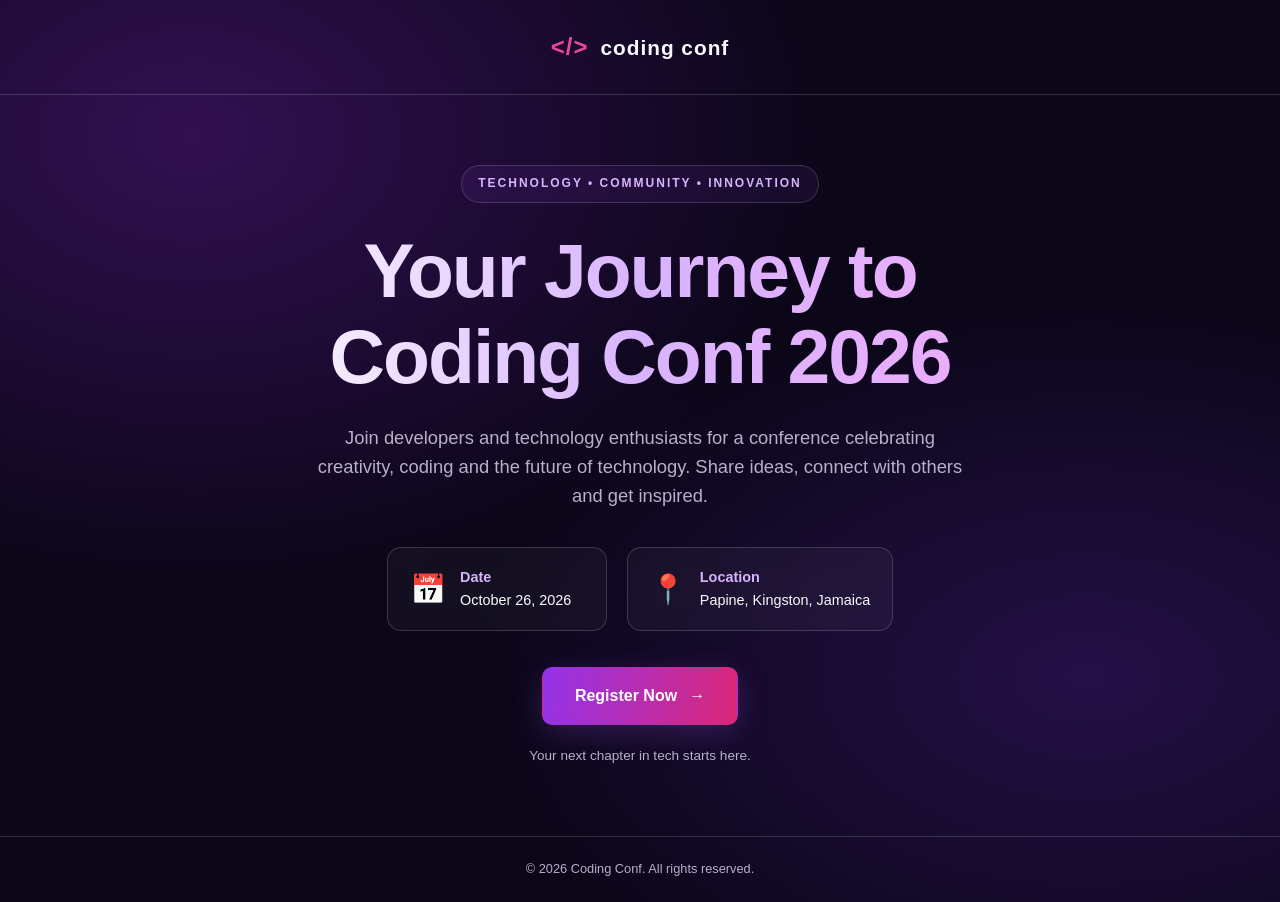
==== HTML/index.html @ e19383b5 "Add files via upload" ====
<!DOCTYPE html>
<html lang="en">

<head>
    <meta charset="UTF-8">
    <meta name="viewport" content="width=device-width, initial-scale=1.0">
    <title>Coding Conf 2026</title>

    <!-- Link to external CSS file -->
    <link rel="stylesheet" href="../css/style.css">
</head>

<body>

    <!-- Header and conference logo -->
    <header class="site-header">
        <a href="index.html" class="logo">
            <span class="logo-icon">&lt;/&gt;</span>
            <span>coding conf</span>
        </a>
    </header>

    <!-- Main conference information -->
    <main>
        <section class="hero">

            <p class="event-label">TECHNOLOGY • COMMUNITY • INNOVATION</p>

            <h1>
                Your Journey to<br>
                Coding Conf 2026
            </h1>

            <p class="hero-description">
                Join developers and technology enthusiasts for a conference
                celebrating creativity, coding and the future of technology.
                Share ideas, connect with others and get inspired.
            </p>

            <!-- Conference details -->
            <div class="event-details">

                <div class="detail-item">
                    <span class="detail-icon">&#128197;</span>
                    <div>
                        <h2>Date</h2>
                        <p>October 26, 2026</p>
                    </div>
                </div>

                <div class="detail-item">
                    <span class="detail-icon">&#128205;</span>
                    <div>
                        <h2>Location</h2>
                        <p>Papine, Kingston, Jamaica</p>
                    </div>
                </div>

            </div>

            <!-- Registration link -->
            <a href="login.html" class="register-button">
                Register Now <span aria-hidden="true">&rarr;</span>
            </a>

            <p class="hero-note">Your next chapter in tech starts here.</p>

        </section>
    </main>

    <!-- Footer -->
    <footer class="site-footer">
        <p>&copy; 2026 Coding Conf. All rights reserved.</p>
    </footer>

</body>
</html>
---- css/style.css ----
:root {
    --background: #0b0618;
    --surface: #17102b;
    --purple: #a855f7;
    --pink: #ec4899;
    --white: #f8fafc;
    --muted: #b8b0ca;
    --border: rgba(255, 255, 255, 0.16);
}

* {
    box-sizing: border-box;
    margin: 0;
    padding: 0;
}

body {
    min-height: 100vh;
    font-family: Arial, Helvetica, sans-serif;
    color: var(--white);
    background-color: var(--background);
    background-image:
        radial-gradient(ellipse at 15% 15%, #321052 0%, transparent 42%),
        radial-gradient(ellipse at 85% 75%, #241047 0%, transparent 40%);
    display: flex;
    flex-direction: column;
    line-height: 1.6;
}

.site-header {
    width: 100%;
    padding: 28px 8%;
    display: flex;
    align-items: center;
    justify-content: center;
    border-bottom: 1px solid var(--border);
}

.logo {
    display: flex;
    align-items: center;
    gap: 12px;
    color: var(--white);
    text-decoration: none;
    font-size: 1.3rem;
    font-weight: bold;
    letter-spacing: 1px;
}

.logo-icon {
    color: var(--pink);
    font-size: 1.5rem;
    font-weight: bold;
}

main {
    width: 100%;
    flex: 1;
    display: flex;
    justify-content: center;
    align-items: center;
    padding: 70px 24px;
}

.hero {
    width: 100%;
    max-width: 850px;
    text-align: center;
    animation: fade-in 1s ease;
}

.event-label {
    display: inline-block;
    margin-bottom: 24px;
    padding: 8px 16px;
    border: 1px solid var(--border);
    border-radius: 50px;
    color: #d8b4fe;
    background: rgba(168, 85, 247, 0.08);
    font-size: 0.75rem;
    font-weight: bold;
    letter-spacing: 2px;
}

.hero h1 {
    margin-bottom: 24px;
    font-size: clamp(2.5rem, 6vw, 4.8rem);
    line-height: 1.12;
    letter-spacing: -2px;
    background: linear-gradient(90deg, #ffffff, #d8b4fe, #f0abfc);
    background-clip: text;
    -webkit-background-clip: text;
    color: transparent;
}

.hero-description {
    max-width: 650px;
    margin: 0 auto 36px;
    color: var(--muted);
    font-size: clamp(1rem, 2vw, 1.15rem);
}

.event-details {
    display: flex;
    justify-content: center;
    flex-wrap: wrap;
    gap: 20px;
    margin-bottom: 36px;
}

.detail-item {
    min-width: 220px;
    display: flex;
    align-items: center;
    gap: 14px;
    padding: 18px 22px;
    text-align: left;
    border: 1px solid var(--border);
    border-radius: 14px;
    background: rgba(255, 255, 255, 0.04);
    backdrop-filter: blur(12px);
    -webkit-backdrop-filter: blur(12px);
    transition: transform 0.3s ease, border-color 0.3s ease;
}

.detail-item:hover {
    transform: translateY(-4px);
    border-color: var(--purple);
}

.detail-icon {
    font-size: 1.8rem;
}

.detail-item h2 {
    font-size: 0.9rem;
    color: #d8b4fe;
}

.detail-item p {
    color: var(--white);
    font-size: 0.9rem;
}

.register-button {
    display: inline-flex;
    align-items: center;
    justify-content: center;
    gap: 12px;
    padding: 15px 32px;
    border: 1px solid transparent;
    border-radius: 10px;
    color: white;
    background: linear-gradient(100deg, #9333ea, #db2777);
    text-decoration: none;
    font-size: 1rem;
    font-weight: bold;
    box-shadow: 0 8px 30px rgba(168, 85, 247, 0.22);
    transition: transform 0.3s ease, box-shadow 0.3s ease;
}

.register-button:hover {
    transform: translateY(-3px);
    box-shadow: 0 12px 35px rgba(219, 39, 119, 0.35);
}

.register-button:focus-visible {
    outline: 3px solid white;
    outline-offset: 5px;
}

.hero-note {
    margin-top: 20px;
    color: var(--muted);
    font-size: 0.85rem;
}

.site-footer {
    padding: 22px;
    border-top: 1px solid var(--border);
    color: var(--muted);
    text-align: center;
    font-size: 0.8rem;
}

@keyframes fade-in {
    from {
        opacity: 0;
        transform: translateY(15px);
    }

    to {
        opacity: 1;
        transform: translateY(0);
    }
}

@media (max-width: 600px) {
    .site-header {
        padding: 22px 16px;
    }

    main {
        padding: 50px 18px;
    }

    .hero h1 {
        letter-spacing: -1px;
    }

    .event-details {
        flex-direction: column;
        align-items: stretch;
    }

    .detail-item {
        width: 100%;
    }

    .register-button {
        width: 100%;
    }
}

@media (prefers-reduced-motion: reduce) {
    *,
    *::before,
    *::after {
        animation-duration: 0.01ms !important;
        transition-duration: 0.01ms !important;
        scroll-behavior: auto !important;
    }
}

.registration-form {
    width: 100%;
    max-width: 480px;
    margin: 0 auto;
    text-align: left;
}

.form-group {
    margin-bottom: 22px;
}

.form-group label {
    display: block;
    margin-bottom: 8px;
    color: var(--white);
    font-weight: bold;
}

.form-group input {
    width: 100%;
    padding: 13px 15px;
    border: 1px solid var(--border);
    border-radius: 8px;
    background: var(--surface);
    color: var(--white);
    font-family: inherit;
    font-size: 1rem;
}

.form-group input:focus {
    outline: 2px solid var(--purple);
    outline-offset: 2px;
}

.form-group input::placeholder {
    color: var(--muted);
}

.form-help {
    margin-top: 6px;
    color: var(--muted);
    font-size: 0.8rem;
}

.error-message {
    margin-bottom: 15px;
    color: #fca5a5;
    font-size: 0.9rem;
}

.registration-form .register-button {
    width: 100%;
    cursor: pointer;
    font-family: inherit;
}

.ticket {
    width: 100%;
    max-width: 600px;
    margin: 35px auto;
    padding: 28px;
    text-align: left;
    border: 1px solid rgba(216, 180, 254, 0.5);
    border-radius: 18px;
    background: linear-gradient(
        135deg,
        rgba(168, 85, 247, 0.16),
        rgba(23, 16, 43, 0.95)
    );
    backdrop-filter: blur(14px);
    -webkit-backdrop-filter: blur(14px);
    box-shadow: 0 15px 45px rgba(0, 0, 0, 0.25);
}

.ticket h2 {
    margin-bottom: 20px;
    color: var(--white);
    font-size: 1.4rem;
    overflow-wrap: anywhere;
}

.ticket-details {
    padding-bottom: 20px;
    border-bottom: 1px dashed var(--border);
}

.ticket-details h3 {
    margin-bottom: 12px;
}

.ticket-details p {
    color: var(--muted);
    font-size: 0.9rem;
    overflow-wrap: anywhere;
}

.ticket-label {
    margin-top: 12px;
    margin-bottom: 5px;
    color: #d8b4fe;
    font-size: 0.7rem;
    font-weight: bold;
    letter-spacing: 1px;
}

.attendee-details {
    display: flex;
    align-items: center;
    gap: 18px;
    padding-top: 22px;
}

#ticketAvatar {
    width: 85px;
    height: 85px;
    flex-shrink: 0;
    border: 2px solid var(--purple);
    border-radius: 14px;
    object-fit: cover;
}

.attendee-details h3 {
    overflow-wrap: anywhere;
}

.attendee-details p {
    color: var(--muted);
    font-size: 0.9rem;
    overflow-wrap: anywhere;
}

#ticketGithub {
    color: #d8b4fe;
    text-decoration: none;
}

#ticketGithub:hover {
    text-decoration: underline;
}

#ticketGithub:focus-visible {
    outline: 2px solid var(--white);
    outline-offset: 3px;
}

#ticketEmail {
    overflow-wrap: anywhere;
}

@media (max-width: 600px) {
    .ticket {
        padding: 20px;
    }

    .attendee-details {
        align-items: flex-start;
        gap: 12px;
    }

    #ticketAvatar {
        width: 65px;
        height: 65px;
    }

    .ticket h2 {
        font-size: 1.1rem;
    }
}
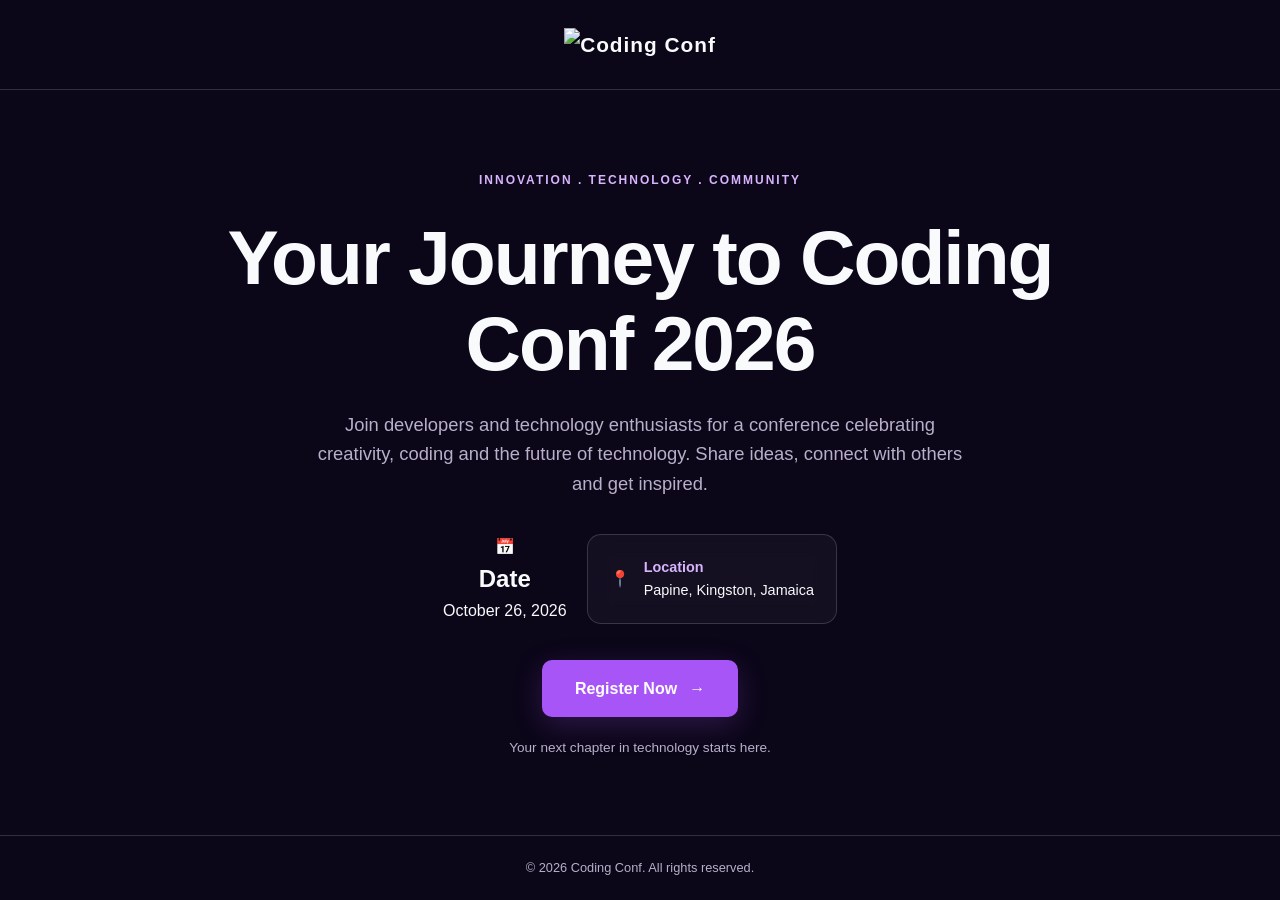
==== commit f14f0b45: "Update HTML structure and optimize fonts Added preconnect links for font optimization and updated lo" ====
--- a/HTML/index.html
+++ b/HTML/index.html
@@ -1,48 +1,48 @@
-
 <!DOCTYPE html>
 <html lang="en">
 
 <head>
     <meta charset="UTF-8">
     <meta name="viewport" content="width=device-width, initial-scale=1.0">
+
     <title>Coding Conf 2026</title>
 
-    <!-- Link to external CSS file -->
+    <link rel="preconnect" href="https://fonts.googleapis.com">
+    <link rel="preconnect" href="https://fonts.gstatic.com" crossorigin>
+    <link href="https://fonts.googleapis.com/css2?family=Inconsolata:wght@400;500;700;800&display=swap" rel="stylesheet">
+
     <link rel="stylesheet" href="../css/style.css">
 </head>
 
 <body>
 
-    <!-- Header and conference logo -->
     <header class="site-header">
-        <a href="index.html" class="logo">
-            <span class="logo-icon">&lt;/&gt;</span>
-            <span>coding conf</span>
+        <a href="index.html" class="logo" aria-label="Coding Conf homepage">
+            <img src="../assets/images/logo-full.svg" alt="Coding Conf">
         </a>
     </header>
 
-    <!-- Main conference information -->
     <main>
         <section class="hero">
 
-            <p class="event-label">TECHNOLOGY • COMMUNITY • INNOVATION</p>
+            <p class="event-label">
+                INNOVATION . TECHNOLOGY . COMMUNITY
+            </p>
 
             <h1>
-                Your Journey to<br>
-                Coding Conf 2026
+                Your Journey to
+                <span class="gradient-text">Coding Conf 2026</span>
             </h1>
 
             <p class="hero-description">
-                Join developers and technology enthusiasts for a conference
-                celebrating creativity, coding and the future of technology.
-                Share ideas, connect with others and get inspired.
+                Join developers and technology enthusiasts for a conference celebrating creativity, coding and the future of technology. Share ideas, connect with others and get inspired.
             </p>
 
-            <!-- Conference details -->
             <div class="event-details">
 
-                <div class="detail-item">
-                    <span class="detail-icon">&#128197;</span>
+                <div class="details-items">
+                    <span class="details-icon" aria-hidden="true">&#128197;</span>
+
                     <div>
                         <h2>Date</h2>
                         <p>October 26, 2026</p>
@@ -50,7 +50,8 @@
                 </div>
 
                 <div class="detail-item">
-                    <span class="detail-icon">&#128205;</span>
+                    <span class="details-icon" aria-hidden="true">&#128205;</span>
+
                     <div>
                         <h2>Location</h2>
                         <p>Papine, Kingston, Jamaica</p>
@@ -59,20 +60,22 @@
 
             </div>
 
-            <!-- Registration link -->
             <a href="login.html" class="register-button">
-                Register Now <span aria-hidden="true">&rarr;</span>
+                Register Now
+                <span aria-hidden="true">&rarr;</span>
             </a>
 
-            <p class="hero-note">Your next chapter in tech starts here.</p>
+            <p class="hero-note">
+                Your next chapter in technology starts here.
+            </p>
 
         </section>
     </main>
 
-    <!-- Footer -->
     <footer class="site-footer">
         <p>&copy; 2026 Coding Conf. All rights reserved.</p>
     </footer>
 
 </body>
+
 </html>
--- a/css/style.css
+++ b/css/style.css
@@ -20,9 +20,7 @@
     font-family: Arial, Helvetica, sans-serif;
     color: var(--white);
     background-color: var(--background);
-    background-image:
-        radial-gradient(ellipse at 15% 15%, #321052 0%, transparent 42%),
-        radial-gradient(ellipse at 85% 75%, #241047 0%, transparent 40%);
+    background-image: none;
     display: flex;
     flex-direction: column;
     line-height: 1.6;
@@ -73,11 +71,11 @@
 .event-label {
     display: inline-block;
     margin-bottom: 24px;
-    padding: 8px 16px;
-    border: 1px solid var(--border);
-    border-radius: 50px;
+    padding: 0;
+    border: none;
+    border-radius: 0;
     color: #d8b4fe;
-    background: rgba(168, 85, 247, 0.08);
+    background: transparent;
     font-size: 0.75rem;
     font-weight: bold;
     letter-spacing: 2px;
@@ -88,10 +86,7 @@
     font-size: clamp(2.5rem, 6vw, 4.8rem);
     line-height: 1.12;
     letter-spacing: -2px;
-    background: linear-gradient(90deg, #ffffff, #d8b4fe, #f0abfc);
-    background-clip: text;
-    -webkit-background-clip: text;
-    color: transparent;
+    color: var(--white);
 }
 
 .hero-description {
@@ -152,7 +147,7 @@
     border: 1px solid transparent;
     border-radius: 10px;
     color: white;
-    background: linear-gradient(100deg, #9333ea, #db2777);
+    background-color: var(--purple);
     text-decoration: none;
     font-size: 1rem;
     font-weight: bold;
@@ -297,11 +292,7 @@
     text-align: left;
     border: 1px solid rgba(216, 180, 254, 0.5);
     border-radius: 18px;
-    background: linear-gradient(
-        135deg,
-        rgba(168, 85, 247, 0.16),
-        rgba(23, 16, 43, 0.95)
-    );
+    background-color: var(--surface);
     backdrop-filter: blur(14px);
     -webkit-backdrop-filter: blur(14px);
     box-shadow: 0 15px 45px rgba(0, 0, 0, 0.25);
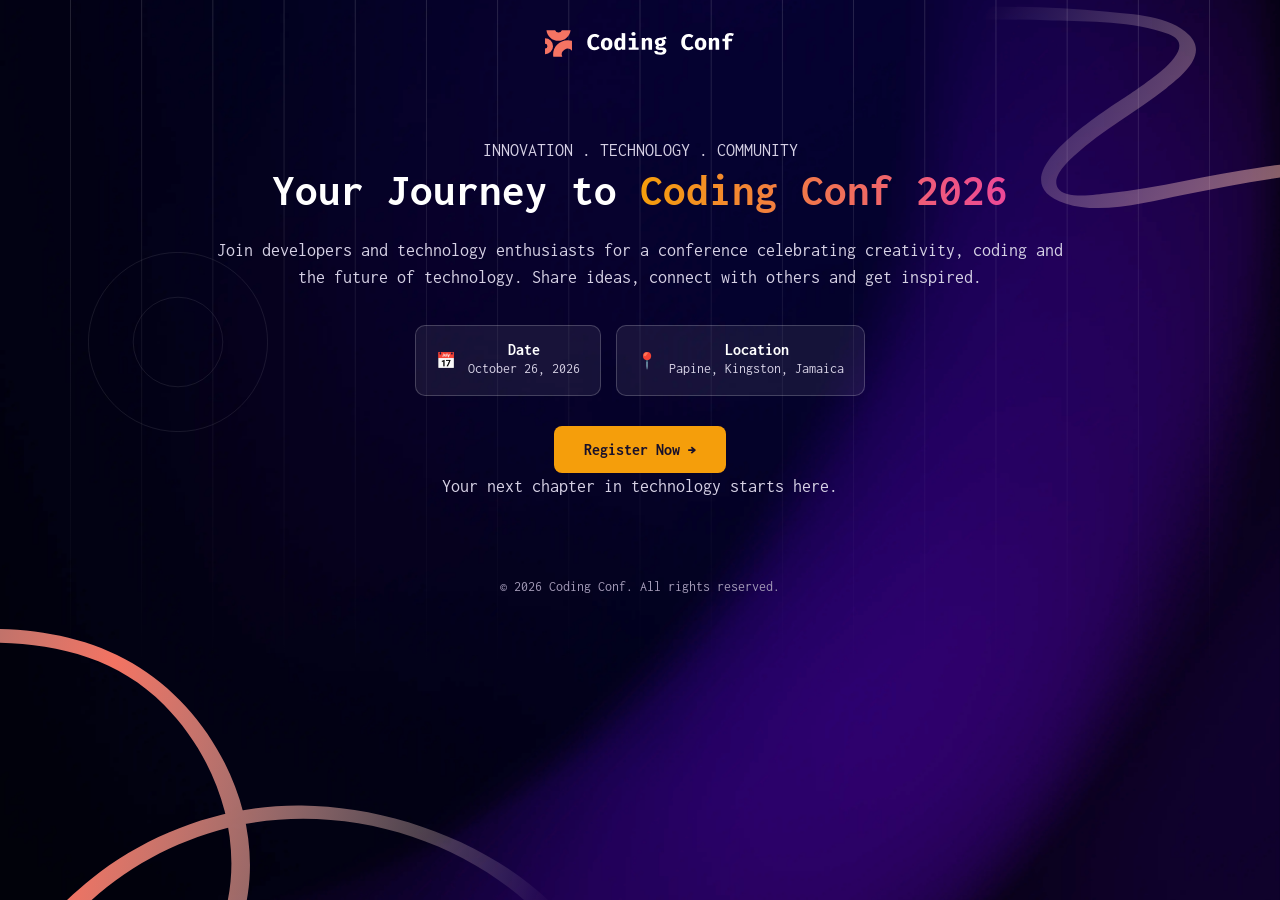
==== commit fabcdd6b: "Add files via upload" ====
--- a/HTML/index.html
+++ b/HTML/index.html
@@ -78,4 +78,4 @@
 
 </body>
 
-</html>
+</html>
--- a/css/style.css
+++ b/css/style.css
@@ -2,393 +2,627 @@
 :root {
     --background: #0b0618;
     --surface: #17102b;
-    --purple: #a855f7;
-    --pink: #ec4899;
-    --white: #f8fafc;
-    --muted: #b8b0ca;
-    --border: rgba(255, 255, 255, 0.16);
+    --white: #ffffff;
+    --light-grey: #d6d1e5;
+    --medium-grey: #a49bb8;
+    --orange: #f59e0b;
+    --orange-dark: #d97706;
+    --border: rgba(255, 255, 255, 0.2);
 }
 
 * {
-    box-sizing: border-box;
     margin: 0;
     padding: 0;
+    box-sizing: border-box;
 }
 
 body {
     min-height: 100vh;
-    font-family: Arial, Helvetica, sans-serif;
+    position: relative;
+    overflow-x: hidden;
+    font-family: "Inconsolata", monospace;
     color: var(--white);
     background-color: var(--background);
-    background-image: none;
+    background-image:
+        url("../assets/images/pattern-squiggly-line-top.svg"),
+        url("../assets/images/pattern-squiggly-line-bottom-desktop.svg"),
+        url("../assets/images/pattern-lines.svg"),
+        url("../assets/images/pattern-circle.svg"),
+        url("../assets/images/background-desktop.png");
+    background-repeat: no-repeat;
+    background-position:
+        right top,
+        left bottom,
+        center top,
+        8% 35%,
+        center;
+    background-size:
+        35% auto,
+        45% auto,
+        cover,
+        180px,
+        cover;
+}
+
+a {
+    color: inherit;
+    text-decoration: none;
+}
+
+img {
+    max-width: 100%;
+    display: block;
+}
+
+.site-header {
+    width: 100%;
+    padding: 30px 20px;
+    display: flex;
+    justify-content: center;
+    align-items: center;
+}
+
+.logo img {
+    width: 190px;
+}
+
+.hero {
+    width: 100%;
+    max-width: 900px;
+    margin: 30px auto;
+    padding: 20px;
+    text-align: center;
+}
+
+.hero h1 {
+    font-size: 2.8rem;
+    line-height: 1.2;
+    margin-bottom: 20px;
+}
+
+.hero p {
+    color: var(--light-grey);
+    font-size: 1.1rem;
+    line-height: 1.5;
+}
+
+.gradient-text {
+    background: linear-gradient(90deg, #f59e0b, #ec4899);
+    background-clip: text;
+    -webkit-background-clip: text;
+    color: transparent;
+}
+
+.event-details {
+    display: flex;
+    justify-content: center;
+    align-items: center;
+    flex-wrap: wrap;
+    gap: 15px;
+    margin-top: 35px;
+}
+
+:is(.detail-item, .details-items) {
+    display: flex;
+    align-items: center;
+    gap: 12px;
+    padding: 15px 20px;
+    border: 1px solid var(--border);
+    border-radius: 10px;
+    background-color: rgba(255, 255, 255, 0.07);
+}
+
+:is(.detail-item, .details-items) img {
+    width: 24px;
+    height: 24px;
+}
+
+:is(.detail-item, .details-items) h2 {
+    font-size: 1rem;
+}
+
+:is(.detail-item, .details-items) p {
+    font-size: 0.9rem;
+    color: var(--light-grey);
+}
+
+.register-button {
+    display: inline-block;
+    margin-top: 30px;
+    padding: 15px 30px;
+    border: none;
+    border-radius: 8px;
+    background-color: var(--orange);
+    color: #17102b;
+    font-family: inherit;
+    font-size: 1rem;
+    font-weight: 700;
+    cursor: pointer;
+    transition: background-color 0.2s ease;
+}
+
+.register-button:hover {
+    background-color: var(--orange-dark);
+}
+
+.form-heading {
+    max-width: 650px;
+    margin: 20px auto 30px;
+    text-align: center;
+}
+
+.form-heading h1 {
+    font-size: 2.5rem;
+    line-height: 1.2;
+    margin-bottom: 15px;
+}
+
+.form-heading p {
+    color: var(--light-grey);
+    font-size: 1.1rem;
+}
+
+.registration-form {
+    width: 100%;
+    max-width: 500px;
+    margin: 30px auto;
+    padding: 30px;
+    border: 1px solid var(--border);
+    border-radius: 15px;
+    background-color: rgba(23, 16, 43, 0.85);
+    text-align: left;
+}
+
+.form-group {
     display: flex;
     flex-direction: column;
-    line-height: 1.6;
-}
-
-.site-header {
-    width: 100%;
-    padding: 28px 8%;
-    display: flex;
-    align-items: center;
-    justify-content: center;
-    border-bottom: 1px solid var(--border);
-}
-
-.logo {
-    display: flex;
-    align-items: center;
-    gap: 12px;
+    gap: 10px;
+    margin-bottom: 22px;
+}
+
+.form-group > label {
     color: var(--white);
-    text-decoration: none;
-    font-size: 1.3rem;
-    font-weight: bold;
-    letter-spacing: 1px;
-}
-
-.logo-icon {
-    color: var(--pink);
-    font-size: 1.5rem;
-    font-weight: bold;
-}
-
-main {
-    width: 100%;
-    flex: 1;
-    display: flex;
-    justify-content: center;
-    align-items: center;
-    padding: 70px 24px;
-}
-
-.hero {
-    width: 100%;
-    max-width: 850px;
-    text-align: center;
-    animation: fade-in 1s ease;
-}
-
-.event-label {
-    display: inline-block;
-    margin-bottom: 24px;
-    padding: 0;
-    border: none;
-    border-radius: 0;
-    color: #d8b4fe;
-    background: transparent;
-    font-size: 0.75rem;
-    font-weight: bold;
-    letter-spacing: 2px;
-}
-
-.hero h1 {
-    margin-bottom: 24px;
-    font-size: clamp(2.5rem, 6vw, 4.8rem);
-    line-height: 1.12;
-    letter-spacing: -2px;
-    color: var(--white);
-}
-
-.hero-description {
-    max-width: 650px;
-    margin: 0 auto 36px;
-    color: var(--muted);
-    font-size: clamp(1rem, 2vw, 1.15rem);
-}
-
-.event-details {
-    display: flex;
-    justify-content: center;
-    flex-wrap: wrap;
-    gap: 20px;
-    margin-bottom: 36px;
-}
-
-.detail-item {
-    min-width: 220px;
-    display: flex;
-    align-items: center;
-    gap: 14px;
-    padding: 18px 22px;
-    text-align: left;
-    border: 1px solid var(--border);
-    border-radius: 14px;
-    background: rgba(255, 255, 255, 0.04);
-    backdrop-filter: blur(12px);
-    -webkit-backdrop-filter: blur(12px);
-    transition: transform 0.3s ease, border-color 0.3s ease;
-}
-
-.detail-item:hover {
-    transform: translateY(-4px);
-    border-color: var(--purple);
-}
-
-.detail-icon {
-    font-size: 1.8rem;
-}
-
-.detail-item h2 {
-    font-size: 0.9rem;
-    color: #d8b4fe;
-}
-
-.detail-item p {
-    color: var(--white);
-    font-size: 0.9rem;
-}
-
-.register-button {
-    display: inline-flex;
-    align-items: center;
-    justify-content: center;
-    gap: 12px;
-    padding: 15px 32px;
-    border: 1px solid transparent;
-    border-radius: 10px;
-    color: white;
-    background-color: var(--purple);
-    text-decoration: none;
     font-size: 1rem;
-    font-weight: bold;
-    box-shadow: 0 8px 30px rgba(168, 85, 247, 0.22);
-    transition: transform 0.3s ease, box-shadow 0.3s ease;
-}
-
-.register-button:hover {
-    transform: translateY(-3px);
-    box-shadow: 0 12px 35px rgba(219, 39, 119, 0.35);
-}
-
-.register-button:focus-visible {
-    outline: 3px solid white;
-    outline-offset: 5px;
-}
-
-.hero-note {
-    margin-top: 20px;
-    color: var(--muted);
-    font-size: 0.85rem;
-}
-
-.site-footer {
-    padding: 22px;
-    border-top: 1px solid var(--border);
-    color: var(--muted);
-    text-align: center;
-    font-size: 0.8rem;
-}
-
-@keyframes fade-in {
-    from {
-        opacity: 0;
-        transform: translateY(15px);
-    }
-
-    to {
-        opacity: 1;
-        transform: translateY(0);
-    }
-}
-
-@media (max-width: 600px) {
-    .site-header {
-        padding: 22px 16px;
-    }
-
-    main {
-        padding: 50px 18px;
-    }
-
-    .hero h1 {
-        letter-spacing: -1px;
-    }
-
-    .event-details {
-        flex-direction: column;
-        align-items: stretch;
-    }
-
-    .detail-item {
-        width: 100%;
-    }
-
-    .register-button {
-        width: 100%;
-    }
-}
-
-@media (prefers-reduced-motion: reduce) {
-    *,
-    *::before,
-    *::after {
-        animation-duration: 0.01ms !important;
-        transition-duration: 0.01ms !important;
-        scroll-behavior: auto !important;
-    }
-}
-
-.registration-form {
-    width: 100%;
-    max-width: 480px;
-    margin: 0 auto;
-    text-align: left;
-}
-
-.form-group {
-    margin-bottom: 22px;
-}
-
-.form-group label {
-    display: block;
-    margin-bottom: 8px;
-    color: var(--white);
-    font-weight: bold;
-}
-
-.form-group input {
-    width: 100%;
-    padding: 13px 15px;
+    font-weight: 700;
+}
+
+.form-group input:not([type="file"]) {
+    width: 100%;
+    padding: 14px;
     border: 1px solid var(--border);
     border-radius: 8px;
-    background: var(--surface);
+    outline: none;
+    background-color: rgba(255, 255, 255, 0.08);
     color: var(--white);
     font-family: inherit;
     font-size: 1rem;
 }
 
 .form-group input:focus {
-    outline: 2px solid var(--purple);
-    outline-offset: 2px;
+    border-color: var(--orange);
 }
 
 .form-group input::placeholder {
-    color: var(--muted);
+    color: var(--medium-grey);
+}
+
+.avatar-upload-box {
+    position: relative;
+    width: 100%;
+    min-height: 150px;
+    border: 1px dashed #8b829f;
+    border-radius: 12px;
+    background-color: rgba(255, 255, 255, 0.08);
+    overflow: hidden;
+}
+
+.avatar-upload-box input[type="file"] {
+    position: absolute;
+    inset: 0;
+    width: 100%;
+    height: 100%;
+    opacity: 0;
+    cursor: pointer;
+    z-index: 2;
+}
+
+.avatar-upload-content {
+    min-height: 150px;
+    display: flex;
+    flex-direction: column;
+    align-items: center;
+    justify-content: center;
+    gap: 12px;
+    padding: 20px;
+    color: var(--light-grey);
+    font-size: 0.9rem;
+    text-align: center;
+    pointer-events: none;
+}
+
+.upload-icon {
+    width: 40px;
+    height: 40px;
+    object-fit: contain;
+    padding: 10px;
+    border-radius: 10px;
+    background-color: rgba(168, 85, 247, 0.2);
+}
+
+.avatar-upload-box:hover,
+.avatar-upload-box.drag-over {
+    border-color: var(--orange);
+    background-color: rgba(255, 255, 255, 0.12);
+}
+
+.avatar-upload-box:focus-within {
+    outline: 2px solid var(--orange);
+    outline-offset: 3px;
 }
 
 .form-help {
-    margin-top: 6px;
-    color: var(--muted);
-    font-size: 0.8rem;
+    display: flex;
+    align-items: center;
+    gap: 8px;
+    margin-top: 10px;
+    color: var(--medium-grey);
+    font-size: 0.85rem;
+    line-height: 1.4;
+}
+
+.form-help img {
+    width: 16px;
+    height: 16px;
+    flex-shrink: 0;
 }
 
 .error-message {
     margin-bottom: 15px;
-    color: #fca5a5;
+    color: #ff7777;
     font-size: 0.9rem;
 }
 
 .registration-form .register-button {
     width: 100%;
-    cursor: pointer;
-    font-family: inherit;
+    margin-top: 5px;
+}
+
+.ticket-heading {
+    margin-bottom: 40px;
+}
+
+.ticket-update-message {
+    margin-top: 12px;
 }
 
 .ticket {
+    position: relative;
     width: 100%;
     max-width: 600px;
-    margin: 35px auto;
-    padding: 28px;
+    min-height: 280px;
+    margin: 0 auto;
+    padding: 30px 45px 30px 30px;
+    background-image: url("../assets/images/pattern-ticket.svg");
+    background-position: center;
+    background-repeat: no-repeat;
+    background-size: 100% 100%;
+    border: none;
+    border-radius: 0;
+    background-color: transparent;
     text-align: left;
-    border: 1px solid rgba(216, 180, 254, 0.5);
-    border-radius: 18px;
-    background-color: var(--surface);
-    backdrop-filter: blur(14px);
-    -webkit-backdrop-filter: blur(14px);
-    box-shadow: 0 15px 45px rgba(0, 0, 0, 0.25);
-}
-
-.ticket h2 {
-    margin-bottom: 20px;
-    color: var(--white);
-    font-size: 1.4rem;
-    overflow-wrap: anywhere;
-}
-
-.ticket-details {
-    padding-bottom: 20px;
-    border-bottom: 1px dashed var(--border);
-}
-
-.ticket-details h3 {
-    margin-bottom: 12px;
-}
-
-.ticket-details p {
-    color: var(--muted);
+}
+
+.ticket-top {
+    display: flex;
+    align-items: flex-start;
+    gap: 15px;
+}
+
+.ticket-logo {
+    width: 45px;
+    height: 45px;
+}
+
+.ticket-event-name {
+    margin-bottom: 8px;
+    font-size: 1.5rem;
+}
+
+.ticket-event-date,
+.ticket-location {
+    margin-top: 5px;
+    color: var(--medium-grey);
     font-size: 0.9rem;
-    overflow-wrap: anywhere;
-}
-
-.ticket-label {
+}
+
+.ticket-divider {
+    margin: 25px 0;
+    border: none;
+    border-top: 1px dashed var(--border);
+}
+
+.attendee-details {
+    display: flex;
+    align-items: center;
+    gap: 15px;
+}
+
+.attendee-details > img {
+    width: 65px;
+    height: 65px;
+    border-radius: 10px;
+    object-fit: cover;
+}
+
+.attendee-information h2 {
+    margin-bottom: 8px;
+    font-size: 1.2rem;
+}
+
+.attendee-information p {
+    display: flex;
+    align-items: center;
+    gap: 7px;
+    font-size: 0.9rem;
+}
+
+.attendee-information p img {
+    width: 18px;
+    height: 18px;
+}
+
+#ticketGithub {
+    color: var(--light-grey);
+}
+
+#ticketGithub:hover {
+    color: var(--orange);
+}
+
+.ticket-number {
+    position: absolute;
+    top: 50%;
+    right: 25px;
+    transform: translateY(-50%);
+    color: var(--medium-grey);
+    font-size: 1.1rem;
+    writing-mode: vertical-rl;
+}
+
+.ticket-back {
+    text-align: center;
+}
+
+.site-footer {
+    padding: 30px 20px;
+    text-align: center;
+    color: var(--medium-grey);
+    font-size: 0.85rem;
+}
+
+@media screen and (max-width: 768px) {
+    body {
+        background-image:
+            url("../assets/images/pattern-squiggly-line-top.svg"),
+            url("../assets/images/pattern-squiggly-line-bottom-mobile-tablet.svg"),
+            url("../assets/images/pattern-lines.svg"),
+            url("../assets/images/pattern-circle.svg"),
+            url("../assets/images/background-tablet.png");
+        background-position:
+            right top,
+            left bottom,
+            center top,
+            5% 35%,
+            center;
+        background-size:
+            45% auto,
+            55% auto,
+            cover,
+            130px,
+            cover;
+    }
+
+    .hero {
+        margin-top: 15px;
+    }
+
+    .hero h1 {
+        font-size: 2.2rem;
+    }
+
+    .event-details {
+        flex-direction: column;
+    }
+
+    :is(.detail-item, .details-items) {
+        width: 100%;
+        justify-content: flex-start;
+    }
+
+    .registration-form {
+        padding: 25px;
+    }
+
+    .ticket {
+        max-width: 520px;
+        min-height: 250px;
+        padding: 25px 40px 25px 25px;
+    }
+}
+
+@media screen and (max-width: 480px) {
+    body {
+        background-image:
+            url("../assets/images/pattern-squiggly-line-top.svg"),
+            url("../assets/images/pattern-squiggly-line-bottom-mobile-tablet.svg"),
+            url("../assets/images/pattern-lines.svg"),
+            url("../assets/images/pattern-circle.svg"),
+            url("../assets/images/background-mobile.png");
+        background-position:
+            right top,
+            left bottom,
+            center top,
+            0 30%,
+            center;
+        background-size:
+            55% auto,
+            65% auto,
+            cover,
+            100px,
+            cover;
+    }
+
+    .site-header {
+        padding: 20px;
+    }
+
+    .logo img {
+        width: 160px;
+    }
+
+    .hero {
+        padding: 15px;
+    }
+
+    .hero h1 {
+        font-size: 1.8rem;
+    }
+
+    .hero p {
+        font-size: 1rem;
+    }
+
+    .form-heading h1 {
+        font-size: 1.8rem;
+    }
+
+    .form-heading p {
+        font-size: 1rem;
+    }
+
+    .registration-form {
+        padding: 20px;
+    }
+
+    .ticket {
+        min-height: 210px;
+        padding: 18px 32px 18px 18px;
+        background-size: 100% 100%;
+    }
+
+    .ticket-logo {
+        width: 32px;
+        height: 32px;
+    }
+
+    .ticket-event-name {
+        font-size: 1.15rem;
+    }
+
+    .ticket-event-date,
+    .ticket-location {
+        font-size: 0.75rem;
+    }
+
+    .ticket-divider {
+        margin: 15px 0;
+    }
+
+    .attendee-details {
+        gap: 10px;
+    }
+
+    .attendee-details > img {
+        width: 45px;
+        height: 45px;
+    }
+
+    .attendee-information h2 {
+        font-size: 1rem;
+    }
+
+    .attendee-information p {
+        font-size: 0.75rem;
+    }
+
+    .ticket-number {
+        right: 12px;
+        font-size: 0.85rem;
+    }
+
+    :is(.detail-item, .details-items) {
+        padding: 12px 15px;
+    }
+}
+
+.avatar-preview {
+    display: flex;
+    align-items: center;
+    gap: 20px;
+    padding: 15px;
     margin-top: 12px;
-    margin-bottom: 5px;
-    color: #d8b4fe;
-    font-size: 0.7rem;
-    font-weight: bold;
-    letter-spacing: 1px;
-}
-
-.attendee-details {
-    display: flex;
-    align-items: center;
-    gap: 18px;
-    padding-top: 22px;
-}
-
-#ticketAvatar {
+    border: 1px solid var(--light-grey);
+    border-radius: 12px;
+    background-color: rgba(255, 255, 255, 0.05);
+}
+
+.avatar-preview[hidden],
+.avatar-upload-box[hidden] {
+    display: none;
+}
+
+.avatar-preview > img {
     width: 85px;
     height: 85px;
-    flex-shrink: 0;
-    border: 2px solid var(--purple);
-    border-radius: 14px;
     object-fit: cover;
-}
-
-.attendee-details h3 {
+    border-radius: 10px;
+    border: 2px solid var(--light-grey);
+}
+
+.avatar-preview-details {
+    flex: 1;
+    min-width: 0;
+}
+
+.avatar-preview-details p {
+    margin-bottom: 12px;
     overflow-wrap: anywhere;
 }
 
-.attendee-details p {
-    color: var(--muted);
+.avatar-actions {
+    display: flex;
+    flex-wrap: wrap;
+    gap: 10px;
+}
+
+.avatar-actions button {
+    padding: 8px 12px;
+    border: 1px solid var(--light-grey);
+    border-radius: 6px;
+    background-color: transparent;
+    color: white;
+    font-family: inherit;
     font-size: 0.9rem;
-    overflow-wrap: anywhere;
-}
-
-#ticketGithub {
-    color: #d8b4fe;
-    text-decoration: none;
-}
-
-#ticketGithub:hover {
-    text-decoration: underline;
-}
-
-#ticketGithub:focus-visible {
-    outline: 2px solid var(--white);
-    outline-offset: 3px;
-}
-
-#ticketEmail {
-    overflow-wrap: anywhere;
+    cursor: pointer;
+}
+
+.avatar-actions button:hover {
+    background-color: rgba(255, 255, 255, 0.15);
 }
 
 @media (max-width: 600px) {
-    .ticket {
-        padding: 20px;
-    }
-
-    .attendee-details {
+    .avatar-preview {
         align-items: flex-start;
         gap: 12px;
     }
 
-    #ticketAvatar {
-        width: 65px;
-        height: 65px;
-    }
-
-    .ticket h2 {
-        font-size: 1.1rem;
-    }
-}
+    .avatar-preview > img {
+        width: 70px;
+        height: 70px;
+    }
+
+    .avatar-actions {
+        flex-direction: column;
+        align-items: flex-start;
+    }
+}
